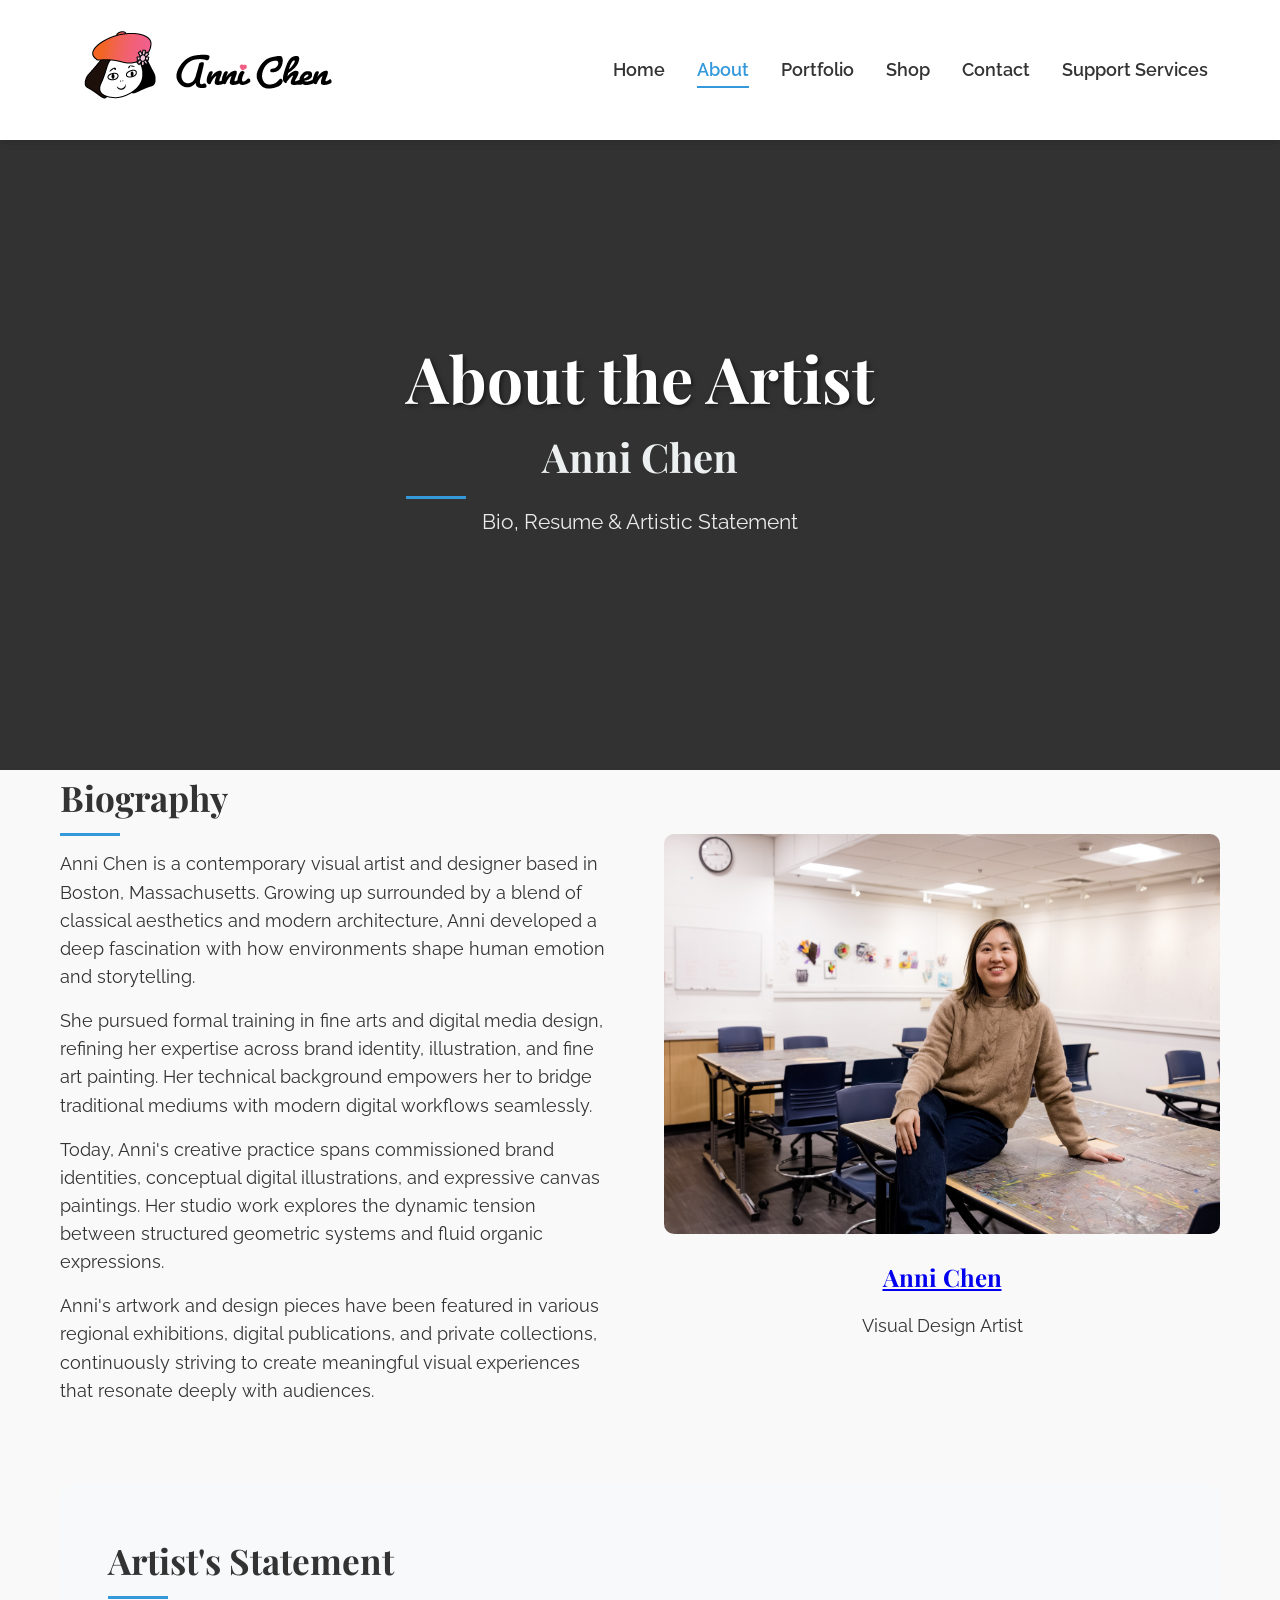
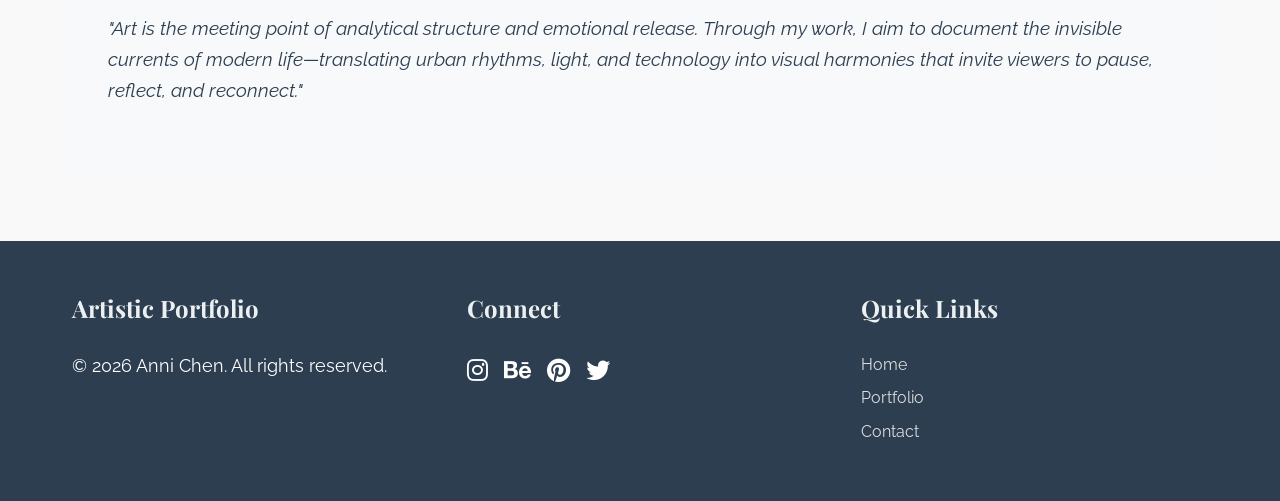
==== about.html @ f8e9fe84 "First commit" ====
<!DOCTYPE html>
<html lang="en">

<head>
    <meta charset="UTF-8">
    <meta name="viewport" content="width=device-width, initial-scale=1.0">
    <meta name="description"
        content="Official portfolio and online shop of Anni Chen, contemporary visual artist and designer based in Boston. Explore digital art, paintings, brand identity, and available fine art prints.">
    <meta name="keywords"
        content="Anni Chen, visual artist, digital art, contemporary art, paintings, brand identity, illustration, fine art prints, art shop, Boston artist">
    <title>Anni Chen Portfolio: About</title>
    <link rel="stylesheet" href="styles.css">
    <link rel="preconnect" href="https://fonts.googleapis.com">
    <link rel="preconnect" href="https://fonts.gstatic.com" crossorigin>
    <link
        href="https://fonts.googleapis.com/css2?family=Playfair+Display:wght@400;700&family=Raleway:wght@300;400;600&display=swap"
        rel="stylesheet">
    <link rel="stylesheet" href="https://cdnjs.cloudflare.com/ajax/libs/font-awesome/6.4.0/css/all.min.css">
</head>

<body>
    <!-- Navigation Menu -->
    <nav class="main-nav">
        <div class="nav-container">
            <div class="logo">
                <a href="index.html"><img src="images/Mark2026_anni_chen.png" alt="Anni Chen Logo"></a>
            </div>
            <button class="mobile-menu-btn" aria-label="Toggle menu">
                <i class="fas fa-bars"></i>
            </button>
            <ul class="nav-menu">
                <li><a href="index.html">Home</a></li>
                <li><a href="about.html" class="active">About</a></li>
                <li><a href="portfolio.html">Portfolio</a></li>
                <li><a href="shop.html">Shop</a></li>
                <li><a href="contact.html">Contact</a></li>
                <li><a href="services.html">Support Services</a></li>
            </ul>
        </div>
    </nav>

    <!-- Banner Section -->
    <header class="banner" id="about-banner">
        <div class="banner-overlay">
            <div class="banner-content">
                <h1 class="site-title">About the Artist</h1>
                <h2 class="artist-name">Anni Chen</h2>
                <p class="tagline">Bio, Resume & Artistic Statement</p>
            </div>
        </div>
    </header>

    <!-- Main Content -->
    <main class="container">
        <section class="intro-section">
            <div class="intro-text">
                <h2>Biography</h2>
                <p>Anni Chen is a contemporary visual artist and designer based in Boston, Massachusetts. Growing up
                    surrounded by a blend of classical aesthetics and modern architecture, Anni developed a deep
                    fascination with how environments shape human emotion and storytelling.</p>
                <p>She pursued formal training in fine arts and digital media design, refining her expertise across
                    brand identity, illustration, and fine art painting. Her technical background empowers her to bridge
                    traditional mediums with modern digital workflows seamlessly.</p>
                <p>Today, Anni's creative practice spans commissioned brand identities, conceptual digital
                    illustrations, and expressive canvas paintings. Her studio work explores the dynamic tension between
                    structured geometric systems and fluid organic expressions.</p>
                <p>Anni's artwork and design pieces have been featured in various regional exhibitions, digital
                    publications, and private collections, continuously striving to create meaningful visual experiences
                    that resonate deeply with audiences.</p>
            </div>
            <div class="featured-work">
                <div class="work-preview" style="flex: 1;">
                    <img class="about-image" src="images/about_anni_chen.jpg" style="height:400px;"alt="about anni chen photo">
                    <a href="https://drive.google.com/file/d/1F79WGwnAUBIxS-E0ab_haWUGk7FGewJO/view" target="_blank"
                        rel="noopener noreferrer">
                        <h3>Anni Chen</h3>
                    </a>
                    <p>Visual Design Artist</p>
                </div>
            </div>
        </section>

        <section class="shipping-info" style="margin-top: 3rem;">
            <h2>Artist's Statement</h2>
            <blockquote style="font-style: italic; font-size: 1.2rem; margin: 1.5rem 0; color: var(--primary-color);">
                "Art is the meeting point of analytical structure and emotional release. Through my work, I aim to
                document the invisible currents of modern life—translating urban rhythms, light, and technology into
                visual harmonies that invite viewers to pause, reflect, and reconnect."
            </blockquote>
        </section>
    </main>

    <!-- Footer -->
    <footer>
        <div class="footer-content">
            <div class="footer-section">
                <h3>Artistic Portfolio</h3>
                <p>© 2026 Anni Chen. All rights reserved.</p>
            </div>
            <div class="footer-section">
                <h3>Connect</h3>
                <div class="social-links">
                    <a href="#"><i class="fab fa-instagram"></i></a>
                    <a href="#"><i class="fab fa-behance"></i></a>
                    <a href="#"><i class="fab fa-pinterest"></i></a>
                    <a href="#"><i class="fab fa-twitter"></i></a>
                </div>
            </div>
            <div class="footer-section">
                <h3>Quick Links</h3>
                <ul>
                    <li><a href="index.html">Home</a></li>
                    <li><a href="portfolio.html">Portfolio</a></li>
                    <li><a href="contact.html">Contact</a></li>
                </ul>
            </div>
        </div>
    </footer>

    <script>
        document.querySelector('.mobile-menu-btn').addEventListener('click', function () {
            document.querySelector('.nav-menu').classList.toggle('show');
        });
    </script>
</body>

</html>
---- styles.css ----
/* Reset and Base Styles */
* {
    margin: 0;
    padding: 0;
    box-sizing: border-box;
}

:root {
    --primary-color: #2c3e50;
    --secondary-color: #3498db;
    --accent-color: #e74c3c;
    --light-color: #ecf0f1;
    --dark-color: #2c3e50;
    --text-color: #333;
    --text-light: #7f8c8d;
    --shadow: 0 4px 6px rgba(0, 0, 0, 0.1);
    --transition: all 0.3s ease;
}

body {
    font-family: 'Raleway', sans-serif;
    line-height: 1.6;
    color: var(--text-color);
    background-color: #f9f9f9;
}

.container {
    width: 100%;
    max-width: 1200px;
    margin: 0 auto;
    padding: 0 20px;
}

/* Typography */
h1,
h2,
h3,
h4 {
    font-family: 'Playfair Display', serif;
    font-weight: 700;
    margin-bottom: 1rem;
}

h1 {
    font-size: 3rem;
    line-height: 1.2;
}

h2 {
    font-size: 2.2rem;
    margin-bottom: 1.5rem;
    position: relative;
}

h2:after {
    content: '';
    position: absolute;
    bottom: -10px;
    left: 0;
    width: 60px;
    height: 3px;
    background-color: var(--secondary-color);
}

h3 {
    font-size: 1.5rem;
}

p {
    margin-bottom: 1rem;
    font-size: 1.1rem;
}

/* Navigation */
.main-nav {
    background-color: white;
    box-shadow: var(--shadow);
    position: sticky;
    top: 0;
    z-index: 1000;
}

.nav-container {
    display: flex;
    justify-content: space-between;
    align-items: center;
    padding: 1rem 2rem;
    max-width: 1200px;
    margin: 0 auto;
}

.logo a {
    font-family: 'Playfair Display', serif;
    font-size: 1.8rem;
    font-weight: 700;
    color: var(--primary-color);
    text-decoration: none;
}

.nav-menu {
    display: flex;
    list-style: none;
}

.nav-menu li {
    margin-left: 2rem;
}

.nav-menu a {
    text-decoration: none;
    color: var(--text-color);
    font-weight: 600;
    font-size: 1.1rem;
    padding: 0.5rem 0;
    position: relative;
    transition: var(--transition);
}

.nav-menu a:hover,
.nav-menu a.active {
    color: var(--secondary-color);
}

.nav-menu a.active:after {
    content: '';
    position: absolute;
    bottom: 0;
    left: 0;
    width: 100%;
    height: 2px;
    background-color: var(--secondary-color);
}

.mobile-menu-btn {
    display: none;
    background: none;
    border: none;
    font-size: 1.5rem;
    color: var(--primary-color);
    cursor: pointer;
}

/* Banner */
.banner {
    height: 70vh;
    min-height: 500px;
    background-size: cover;
    background-position: center;
    background-repeat: no-repeat;
    position: relative;
    display: flex;
    align-items: center;
    justify-content: center;
    text-align: center;
    color: white;
}

#home-banner {
    background-image: linear-gradient(rgba(0, 0, 0, 0.6), rgba(0, 0, 0, 0.6)), url('https://images.unsplash.com/photo-1618005182384-a83a8bd57fbe?ixlib=rb-4.0.3&auto=format&fit=crop&w=1200&q=80');
}

#about-banner {
    background-image: linear-gradient(rgba(0, 0, 0, 0.6), rgba(0, 0, 0, 0.6)), url('https://images.unsplash.com/photo-1507525428034-b723cf961d3e?ixlib=rb-4.0.3&auto=format&fit=crop&w=1200&q=80');
}

#portfolio-banner {
    background-image: linear-gradient(rgba(0, 0, 0, 0.6), rgba(0, 0, 0, 0.6)), url('https://images.unsplash.com/photo-1550684848-fac1c5b4e853?ixlib=rb-4.0.3&auto=format&fit=crop&w=1200&q=80');
}

#shop-banner {
    background-image: linear-gradient(rgba(0, 0, 0, 0.6), rgba(0, 0, 0, 0.6)), url('https://images.unsplash.com/photo-1541701494587-cb58502866ab?ixlib=rb-4.0.3&auto=format&fit=crop&w=1200&q=80');
}

#contact-banner {
    background-image: linear-gradient(rgba(0, 0, 0, 0.6), rgba(0, 0, 0, 0.6)), url('https://images.unsplash.com/photo-1579546929518-9e396f3cc809?ixlib=rb-4.0.3&auto=format&fit=crop&w=1200&q=80');
}

#services-banner {
    background-image: linear-gradient(rgba(0, 0, 0, 0.6), rgba(0, 0, 0, 0.6)), url('https://images.unsplash.com/photo-1620641788421-7a1c342ea42e?ixlib=rb-4.0.3&auto=format&fit=crop&w=1200&q=80');
}

.banner-overlay {
    background-color: rgba(0, 0, 0, 0.5);
    width: 100%;
    height: 100%;
    display: flex;
    align-items: center;
    justify-content: center;
}

.banner-content {
    max-width: 800px;
    padding: 2rem;
}

.site-title {
    font-size: 4rem;
    margin-bottom: 0.5rem;
    text-shadow: 2px 2px 4px rgba(0, 0, 0, 0.5);
}

.artist-name {
    font-size: 2.5rem;
    margin-bottom: 1rem;
    color: var(--light-color);
}

.tagline {
    font-size: 1.3rem;
    margin-bottom: 2rem;
    opacity: 0.9;
}

.cta-button {
    display: inline-block;
    background-color: var(--secondary-color);
    color: white;
    padding: 0.8rem 2rem;
    border-radius: 30px;
    text-decoration: none;
    font-weight: 600;
    font-size: 1.1rem;
    transition: var(--transition);
    border: 2px solid var(--secondary-color);
}

.cta-button:hover {
    background-color: transparent;
    color: white;
}

/* Main Content Sections */
main {
    padding: 4rem 0;
}

.intro-section {
    display: flex;
    flex-wrap: wrap;
    gap: 3rem;
    margin-bottom: 4rem;
    align-items: center;
}

.intro-text {
    flex: 1;
    min-width: 300px;
}

.featured-work {
    flex: 1;
    min-width: 300px;
    display: flex;
    gap: 2rem;
}

.work-preview {
    flex: 1;
    text-align: center;
}

.about-image {
    height: auto;
    background-color: #f0f0f0;
    border-radius: 10px;
    margin-bottom: 1rem;
    max-width: 100%;
}

.quick-links {
    display: flex;
    flex-wrap: wrap;
    gap: 2rem;
    margin-bottom: 4rem;
    justify-content: center;
}

.link-card {
    flex: 1;
    min-width: 250px;
    background-color: white;
    padding: 2rem;
    border-radius: 10px;
    text-align: center;
    text-decoration: none;
    color: var(--text-color);
    box-shadow: var(--shadow);
    transition: var(--transition);
}

.link-card:hover {
    transform: translateY(-5px);
    box-shadow: 0 10px 20px rgba(0, 0, 0, 0.1);
}

.link-card i {
    font-size: 2.5rem;
    color: var(--secondary-color);
    margin-bottom: 1rem;
}

/* Shop Page Styles */
.shop-intro {
    text-align: center;
    margin-bottom: 3rem;
    max-width: 800px;
    margin-left: auto;
    margin-right: auto;
}

/* Responsive Table */
.pricing-section {
    margin-bottom: 4rem;
}

.responsive-table {
    display: flex;
    flex-direction: column;
    border-radius: 10px;
    overflow: hidden;
    box-shadow: var(--shadow);
}

.table-header {
    display: flex;
    background-color: var(--primary-color);
    color: white;
    font-weight: 600;
}

.table-row {
    display: flex;
    background-color: white;
    transition: var(--transition);
}

.table-row:nth-child(even) {
    background-color: #f8f9fa;
}

.table-row:hover {
    background-color: #e8f4fc;
}

.table-cell {
    flex: 1;
    padding: 1rem;
    display: flex;
    align-items: center;
    justify-content: center;
    text-align: center;
    border-bottom: 1px solid #eee;
}

.table-header .table-cell {
    padding: 1.2rem 1rem;
    border-bottom: none;
}

/* Products Grid */
.products-grid {
    margin-bottom: 4rem;
}

.products-container {
    display: flex;
    flex-wrap: wrap;
    gap: 2rem;
    justify-content: center;
}

.product-card {
    flex: 1;
    min-width: 250px;
    max-width: 300px;
    background-color: white;
    border-radius: 10px;
    overflow: hidden;
    box-shadow: var(--shadow);
    transition: transform 0.3s ease, opacity 0.3s ease;
}

.product-card:hover {
    transform: translateY(-10px);
    box-shadow: 0 15px 30px rgba(0, 0, 0, 0.15);
}

.product-image {
    height: auto;
    background-color: #f0f0f0;
    max-width: 100%;
}

.product-card h3 {
    padding: 1rem 1rem 0.5rem;
}

.product-desc {
    padding: 0 1rem;
    color: var(--text-light);
    font-size: 0.95rem;
}

.product-price {
    padding: 0.5rem 1rem;
    font-weight: 700;
    color: var(--accent-color);
    font-size: 1.2rem;
}

.add-to-cart {
    display: block;
    width: 100%;
    padding: 0.8rem;
    background-color: var(--secondary-color);
    color: white;
    border: none;
    font-weight: 600;
    font-size: 1rem;
    cursor: pointer;
    transition: var(--transition);
}

.add-to-cart:hover {
    background-color: var(--primary-color);
}

/* Shipping Info */
.shipping-info {
    background-color: #f8f9fa;
    padding: 3rem;
    border-radius: 10px;
    margin-bottom: 4rem;
}

.info-cards {
    display: flex;
    flex-wrap: wrap;
    gap: 2rem;
    margin-top: 2rem;
}

.info-card {
    flex: 1;
    min-width: 200px;
    background-color: white;
    padding: 1.5rem;
    border-radius: 10px;
    box-shadow: var(--shadow);
}

.info-card h3 {
    color: var(--secondary-color);
    margin-bottom: 0.5rem;
}

/* Footer */
footer {
    background-color: var(--primary-color);
    color: white;
    padding: 3rem 0;
}

.footer-content {
    display: flex;
    flex-wrap: wrap;
    gap: 3rem;
    max-width: 1200px;
    margin: 0 auto;
    padding: 0 2rem;
}

.footer-section {
    flex: 1;
    min-width: 250px;
}

.footer-section h3 {
    margin-bottom: 1.5rem;
    color: var(--light-color);
}

.footer-section ul {
    list-style: none;
}

.footer-section ul li {
    margin-bottom: 0.5rem;
}

.footer-section a {
    color: #ddd;
    text-decoration: none;
    transition: var(--transition);
}

.footer-section a:hover {
    color: white;
    padding-left: 5px;
}

.social-links,
.payment-icons {
    display: flex;
    gap: 1rem;
    font-size: 1.5rem;
}

.social-links a,
.payment-icons i {
    color: white;
    transition: var(--transition);
}

.social-links a:hover {
    color: var(--secondary-color);
}

/* portfolio page */
.filter-buttons {
    display: flex;
    justify-content: center;
    gap: 1rem;
    margin-bottom: 3rem;
    flex-wrap: wrap;
}

.filter-btn {
    background-color: white;
    border: 2px solid var(--primary-color);
    color: var(--primary-color);
    padding: 0.5rem 1.5rem;
    border-radius: 20px;
    cursor: pointer;
    font-weight: 600;
    transition: var(--transition);
}

.filter-btn.active,
.filter-btn:hover {
    background-color: var(--primary-color);
    color: white;
}

.product-card.hide {
    display: none;
}

/* contact page */
.contact-wrapper {
    display: flex;
    flex-wrap: wrap;
    gap: 3rem;
    background: white;
    padding: 3rem;
    border-radius: 10px;
    box-shadow: var(--shadow);
    margin-bottom: 4rem;
}

.contact-form-section {
    flex: 2;
    min-width: 300px;
}

.contact-info-section {
    flex: 1;
    min-width: 250px;
    background-color: #f8f9fa;
    padding: 2rem;
    border-radius: 8px;
}

.form-row {
    display: flex;
    gap: 1rem;
}

.form-row .form-group {
    flex: 1;
}

.form-group {
    margin-bottom: 1.5rem;
}

.form-group label {
    display: block;
    margin-bottom: 0.5rem;
    font-weight: 600;
}

.form-group input,
.form-group textarea {
    width: 100%;
    padding: 0.8rem;
    border: 1px solid #ccc;
    border-radius: 5px;
    font-family: inherit;
}

.form-group textarea {
    resize: vertical;
    height: 150px;
}

.error-message {
    color: var(--accent-color);
    font-size: 0.85rem;
    margin-top: 0.3rem;
    display: none;
}

.form-group.error input {
    border-color: var(--accent-color);
}

.form-group.error .error-message {
    display: block;
}

.checkbox-group {
    display: flex;
    align-items: center;
    gap: 0.5rem;
    margin-bottom: 1.5rem;
}

.submit-btn {
    background-color: var(--secondary-color);
    color: white;
    border: none;
    padding: 0.8rem 2rem;
    font-weight: 600;
    border-radius: 30px;
    cursor: pointer;
    transition: var(--transition);
}

.submit-btn:hover {
    background-color: var(--primary-color);
}

/* support services page */
.services-container {
    max-width: 900px;
    margin: 0 auto;
    background: white;
    padding: 3rem;
    border-radius: 10px;
    box-shadow: var(--shadow);
    margin-bottom: 4rem;
}

/* Ordered list for major categories */
ol.major-categories {
    list-style-type: decimal;
    padding-left: 20px;
}

ol.major-categories>li {
    font-family: 'Playfair Display', serif;
    font-size: 1.5rem;
    font-weight: 700;
    color: var(--primary-color);
    margin-top: 2rem;
    margin-bottom: 1rem;
}

/* Image-styled unordered lists for specific hours/items */
ul.image-styled-list {
    list-style: none;
    padding-left: 0;
    margin-bottom: 1.5rem;
}

ul.image-styled-list li {
    position: relative;
    padding-left: 35px;
    margin-bottom: 0.8rem;
    font-family: 'Raleway', sans-serif;
    font-size: 1.1rem;
    color: var(--text-color);
    font-weight: 400;
}

ul.image-styled-list li::before {
    content: '\f058';
    /* FontAwesome check-circle */
    font-family: 'Font Awesome 6 Free';
    font-weight: 900;
    position: absolute;
    left: 0;
    top: 2px;
    color: var(--secondary-color);
    font-size: 1.2rem;
}

.external-links-box {
    background-color: #f8f9fa;
    padding: 2rem;
    border-radius: 8px;
    margin-top: 2rem;
}

.external-links-box h3 {
    color: var(--primary-color);
    margin-bottom: 1rem;
}

.external-links-box ul {
    list-style: none;
    padding-left: 0;
}

.external-links-box ul li {
    margin-bottom: 0.5rem;
}

.external-links-box ul li a {
    color: var(--secondary-color);
    text-decoration: none;
    font-weight: 600;
    transition: var(--transition);
}

.external-links-box ul li a:hover {
    text-decoration: underline;
    color: var(--primary-color);
}

/* Responsive Design, Media Queries */
@media (max-width: 992px) {
    h1 {
        font-size: 2.5rem;
    }

    h2 {
        font-size: 2rem;
    }

    .site-title {
        font-size: 3rem;
    }

    .artist-name {
        font-size: 2rem;
    }

    .table-header,
    .table-row {
        flex-wrap: wrap;
    }

    .table-cell {
        flex: 1 0 50%;
        justify-content: flex-start;
        text-align: left;
        padding-left: 2rem;
    }

    .table-header .table-cell {
        justify-content: flex-start;
    }
}

@media (max-width: 768px) {
    .nav-menu {
        position: fixed;
        top: 70px;
        left: 0;
        width: 100%;
        background-color: white;
        flex-direction: column;
        align-items: center;
        padding: 2rem 0;
        box-shadow: 0 5px 10px rgba(0, 0, 0, 0.1);
        transform: translateY(-100%);
        opacity: 0;
        transition: var(--transition);
        z-index: 999;
    }

    .nav-menu.show {
        transform: translateY(0);
        opacity: 1;
    }

    .nav-menu li {
        margin: 1rem 0;
    }

    .mobile-menu-btn {
        display: block;
    }

    .intro-section,
    .featured-work {
        flex-direction: column;
    }

    .banner {
        height: 60vh;
        min-height: 400px;
    }

    .site-title {
        font-size: 2.5rem;
    }

    .table-cell {
        flex: 1 0 100%;
    }

    .footer-content {
        flex-direction: column;
        gap: 2rem;
    }
}

@media (max-width: 576px) {
    .container {
        padding: 0 15px;
    }

    h1 {
        font-size: 2rem;
    }

    h2 {
        font-size: 1.8rem;
    }

    .banner {
        height: 50vh;
        min-height: 300px;
    }

    .site-title {
        font-size: 2rem;
    }

    .artist-name {
        font-size: 1.5rem;
    }

    .quick-links,
    .products-container,
    .info-cards {
        flex-direction: column;
    }

    .link-card,
    .product-card,
    .info-card {
        min-width: 100%;
    }

    .shipping-info {
        padding: 2rem 1rem;
    }
}
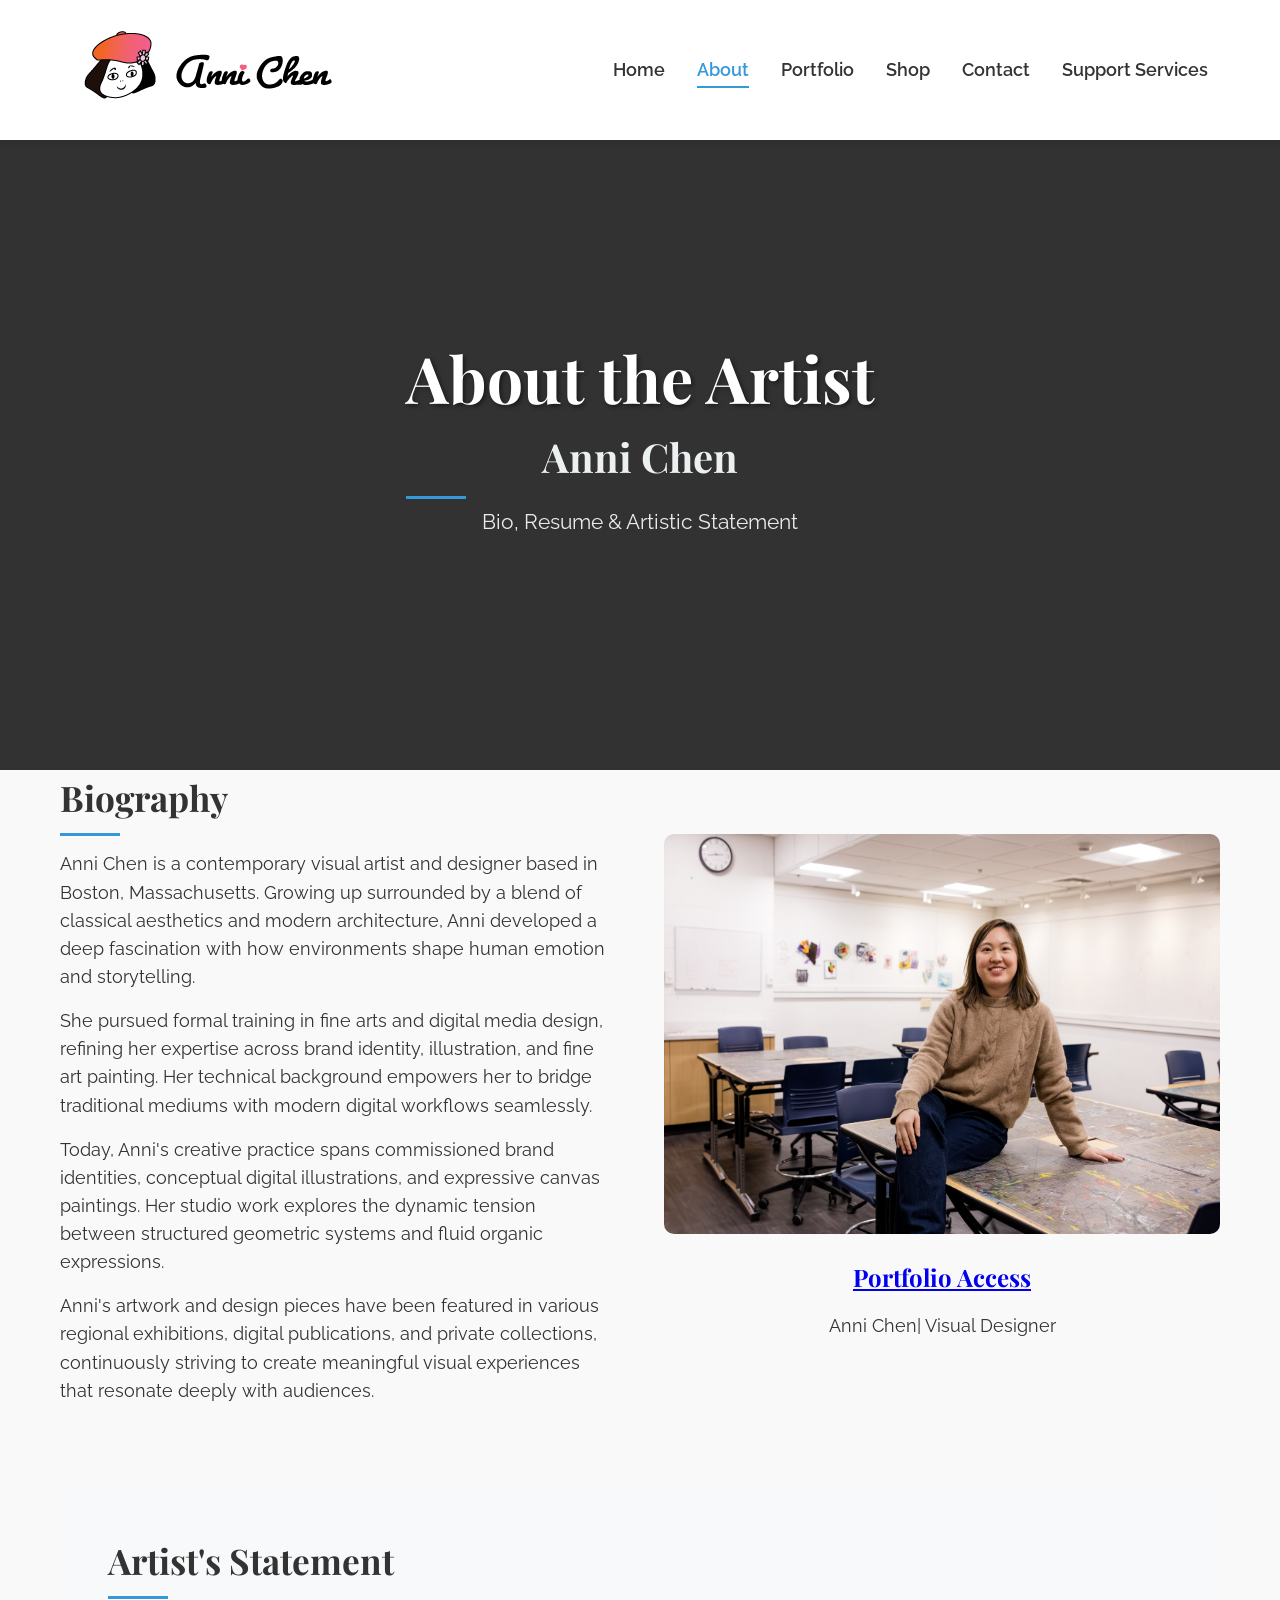
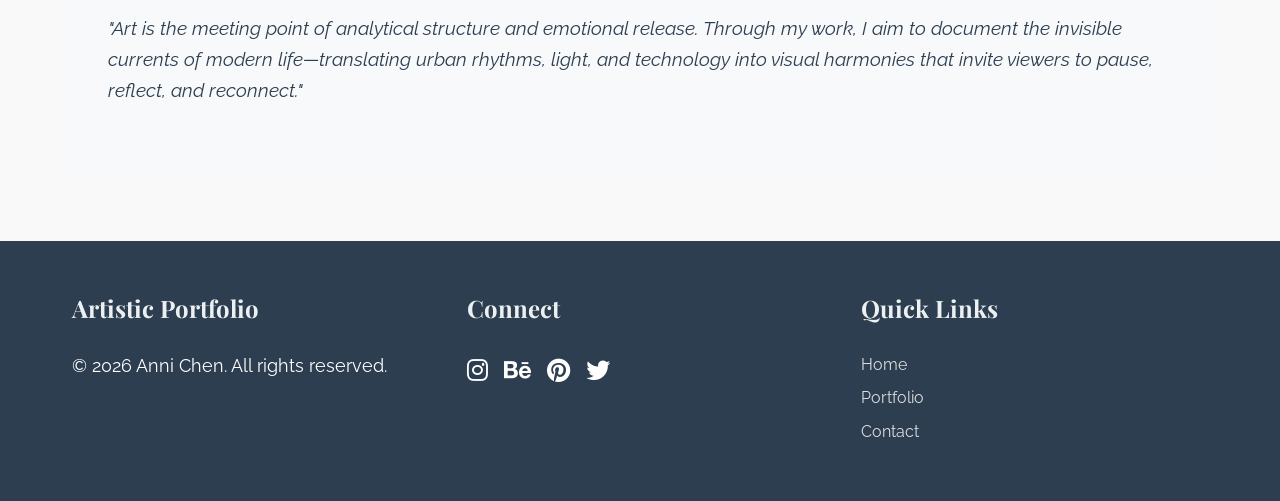
==== commit f77cf951: "Revise about.html with updated artist details Updated the content and structure of the about.html fi" ====
--- a/about.html
+++ b/about.html
@@ -73,9 +73,9 @@
                     <img class="about-image" src="images/about_anni_chen.jpg" style="height:400px;"alt="about anni chen photo">
                     <a href="https://drive.google.com/file/d/1F79WGwnAUBIxS-E0ab_haWUGk7FGewJO/view" target="_blank"
                         rel="noopener noreferrer">
-                        <h3>Anni Chen</h3>
+                        <h3>Portfolio Access</h3>
                     </a>
-                    <p>Visual Design Artist</p>
+                    <p>Anni Chen| Visual Designer</p>
                 </div>
             </div>
         </section>
@@ -124,4 +124,4 @@
     </script>
 </body>
 
-</html>+</html>
